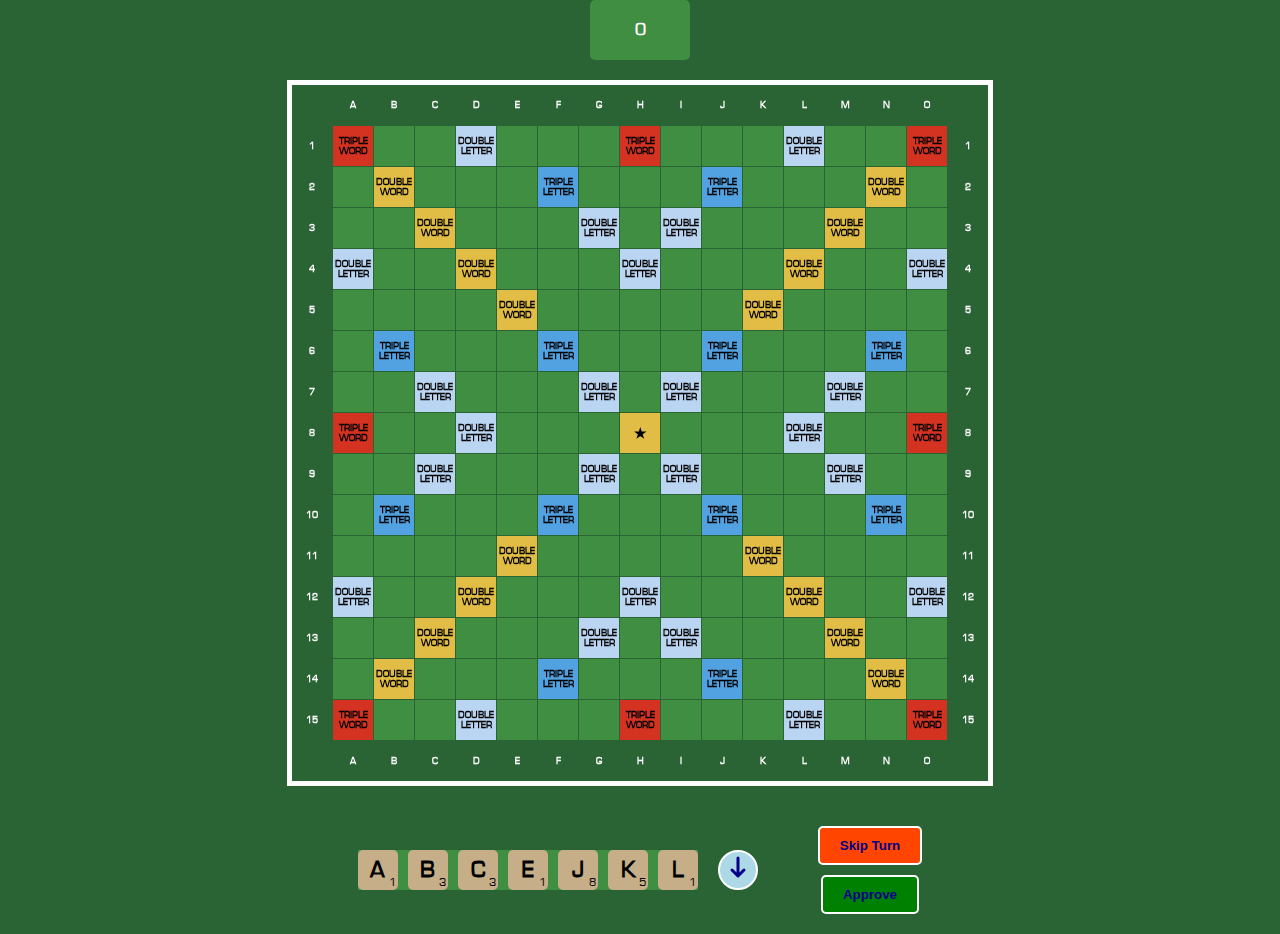
==== templates/index.html @ 14dca041 "initial commit" ====
<!DOCTYPE html>
<html lang="en">
<head>
    <meta charset="UTF-8">
    <meta name="viewport" content="width=device-width, initial-scale=1.0">
    <title>Scrabble Board</title>
    <style>
        @font-face {
            font-family: 'Eurostile';
            src: url('../static/fonts/eurostile.TTF') format('truetype');
            font-weight: normal;
            font-style: normal;
        }

        body {
            display: flex;
            justify-content: center;
            align-items: center;
            min-height: 100vh;
            margin: 0;
            background-color: #2A6334; /* Dark green background */
            font-family: 'Eurostile', sans-serif;
        }
        .container {
            display: flex;
            flex-direction: column;
            flex-direction: column;
            justify-content: center;
            align-items: center;
        }
        .bottom-container {
            display: flex;
            align-items: center;
            margin-top: 20px;
        }
        .game-board {
            display: grid;
            z-index: 2; /* On top of the decorative board */
            grid-template-columns: repeat(17, 40px);
            grid-template-rows: repeat(17, 40px);
            gap: 1px; /* Space between cells */
            position: relative;
            border: 5px solid white; /* White grid lines */
        }
        .decorative-board {
            display: grid;
            z-index: 1; /* Behind the tiles board */
            grid-template-columns: repeat(17, 40px);
            grid-template-rows: repeat(17, 40px);
            gap: 1px; /* Space between cells */
            position: fixed;
            border: 5px solid white; /* White grid lines */
        }
        .board::after {
            content: "";
            position: absolute;
            top: 0;
            left: 0;
            right: 0;
            bottom: 0;
            pointer-events: none;
        }
        .cell {
            width: 40px;
            height: 40px;
            display: flex;
            align-items: center;
            justify-content: center;
            font-size: 10px;
            font-weight: bold;
            text-transform: uppercase;
            text-align: center;
            color: #000; /* Black text for all cells */
            background-color: #3F8E41; /* Default white background for cells */
        }
        .transparent-cell {
            width: 40px;
            height: 40px;
            display: flex;
            align-items: center;
            justify-content: center;
            font-size: 9px;
            font-weight: bold;
            text-transform: uppercase;
            text-align: center;
        }
        .double-letter {
            background-color: #bad5f1; /* Light Blue */
            color: #000000; /* Black text for better contrast */
        }
        .triple-letter {
            background-color: #52a1e1; /* Dark Blue */
            color: #000000; /* Black text for better contrast */
        }
        .double-word {
            background-color: #e2bd46; /* Yellow */
            color: #000000; /* Black text for better contrast */
        }
        .triple-word {
            background-color: #d43322; /* Red */
            color: #000000; /* Black text for better contrast */
        }
        .center-cell {
            background-color: #e2bd46; /* Yellow */
            font-size: 14px;
        }
        .header-cell {
            width: 40px;
            height: 40px;
            display: flex;
            justify-content: center;
            align-items: center;
            font-weight: bold;
            background-color: #2A6334; /* Light gray for headers */
            color: #FFFFFF; /* Black text for better contrast */
        }
        .stand {
            display: flex;
            z-index: 2;
            justify-content: center;
            align-items: center;
            margin: 20px;
            gap: 10px; /* Space between cells */
            display: grid;
            grid-template-columns: repeat(7, 40px);
            grid-template-rows: repeat(1, 40px);
            background-color: #3F8E41;
            width: fit-content;
            height: fit-content;
        }
        .stand-cell {
            width: 40px;
            height: 40px;
            display: flex;
            align-items: center;
            justify-content: center;
            font-size: 9px;
            font-weight: bold;
            text-transform: uppercase;
            text-align: center;
        }
        .tile {
            position: relative;
            width: 40px;
            height: 40px;
            z-index: 3; /* Behind the tiles board */
            margin: 0px;
            border-radius: 5px;
            background-color: #c6ae89;
            display: flex;
            justify-content: center;
            align-items: center;
            font-size: 24px;
            font-weight: bold;
            user-select: none; /* Disable text selection */
        }
        .locked-tile {
            position: relative;
            width: 40px;
            height: 40px;
            z-index: 3; /* Behind the tiles board */
            margin: 0px;
            border-radius: 5px;
            background-color: #b88130;
            display: flex;
            justify-content: center;
            align-items: center;
            font-size: 24px;
            font-weight: bold;
            user-select: none; /* Disable text selection */
        }
        .tile .points {
            position: absolute;
            bottom: 2px;
            right: 2px;
            font-size: 12px;
            font-weight: normal;
            user-select: none; /* Disable text selection */
        }
        .circularButton {
            width: 40px; /* Half the size of the tile (40px) */
            height: 40px; /* Half the size of the tile (40px) */
            border-radius: 50%; /* Rounded button */
            display: flex;
            justify-content: center;
            align-items: center;
            cursor: pointer;
            padding: 0;
            margin: 0;
        }
        .rectButton {
            padding: 10px 20px;
            background-color: #ADD8E6; /* Light blue background */
            border: 2px solid white; /* White border */
            border-radius: 5px; /* Slightly rounded corners */
            color: #00008B; /* Dark blue text */
            font-weight: bold;
            cursor: pointer;
            margin-right: 10px; /* Space between buttons */
        }
        .rectButton:hover {
            background-color: #87CEEB; /* Slightly darker blue on hover */
        }
        .points-box {
            background-color: #3F8E41;
            color: white;
            border-radius: 5px;
            padding: 10px 20px;
            font-size: 18px;
            font-weight: bold;
            width: 60px;
            height: 40px;
            text-align: center;
            align-content: center;
        }
        #revertButton {
            background-color: #ADD8E6; /* Light blue background */
            border: 2px solid white; /* White border */
        }
        #revertButton svg {
            fill: none;
            stroke: #00008B; /* Dark blue color for the logo */
        }
        #revertButton:hover {
            background-color: #87CEEB; /* Slightly darker blue on hover */
        }
        #approveButton {
            background-color: green; /* Light blue background */
            border: 2px solid white; /* White border */
        }
        #approveButton:hover {
            background-color: lightgreen; /* Light blue background */
        }
        #skipTurnButton {
            background-color: orangered; /* Light blue background */
            border: 2px solid white; /* White border */
        }
        #skipTurnButton:hover {
            background-color: orange; /* Light blue background */
        }
        #returnLobbyButton {
            background-color: gray; /* Light blue background */
            border: 2px solid white; /* White border */
        }
        #returnLobbyButton:hover {
            background-color: lightgreen; /* Light blue background */
        }

    </style>
</head>
<body>
    <div class="container">
        <div class="container" style="margin-bottom: 20px;">
            <!--button class="circularButton" id="returnLobbyButton" title="Return to Lobby">
                <svg width="40" height="40" viewBox="0 0 24 24" fill="none" xmlns="http://www.w3.org/2000/svg">
                    <path d="M3 3H12V21H3V3Z" stroke="#FF0000" stroke-width="2" stroke-linecap="round" stroke-linejoin="round"/>
                    <path d="M16 12H8M18 12L16 8M18 12L16 16" stroke="#FF0000" stroke-width="2" stroke-linecap="round" stroke-linejoin="round"/>
                </svg>
            </button-->
            <div class="points-box" id="pointBox">
                <span id="points">0</span>
            </div>
        </div>
    
        <div class="container">
            <div class="decorative-board" id="decorativeBoard">
                <script>
                    // Letters for column headers
                    const columnHeaders = ['', 'A', 'B', 'C', 'D', 'E', 'F', 'G', 'H', 'I', 'J', 'K', 'L', 'M', 'N', 'O', ''];
                    const rowHeaders = ['', '1', '2', '3', '4', '5', '6', '7', '8', '9', '10', '11', '12', '13', '14', '15', ''];
                    
                    // Define special cells with their corresponding full labels
                    const specialCells = {
                        '0,0': { type: 'triple-word', text: 'TRIPLE WORD' },
                        '0,7': { type: 'triple-word', text: 'TRIPLE WORD' },
                        '0,14': { type: 'triple-word', text: 'TRIPLE WORD' },
                        '7,0': { type: 'triple-word', text: 'TRIPLE WORD' },
                        '7,14': { type: 'triple-word', text: 'TRIPLE WORD' },
                        '14,0': { type: 'triple-word', text: 'TRIPLE WORD' },
                        '14,7': { type: 'triple-word', text: 'TRIPLE WORD' },
                        '14,14': { type: 'triple-word', text: 'TRIPLE WORD' },
                        
                        '1,5': { type: 'triple-letter', text: 'TRIPLE LETTER' },
                        '1,9': { type: 'triple-letter', text: 'TRIPLE LETTER' },
                        '5,1': { type: 'triple-letter', text: 'TRIPLE LETTER' },
                        '5,5': { type: 'triple-letter', text: 'TRIPLE LETTER' },
                        '5,9': { type: 'triple-letter', text: 'TRIPLE LETTER' },
                        '5,13': { type: 'triple-letter', text: 'TRIPLE LETTER' },
                        '9,1': { type: 'triple-letter', text: 'TRIPLE LETTER' },
                        '9,5': { type: 'triple-letter', text: 'TRIPLE LETTER' },
                        '9,9': { type: 'triple-letter', text: 'TRIPLE LETTER' },
                        '9,13': { type: 'triple-letter', text: 'TRIPLE LETTER' },
                        '13,5': { type: 'triple-letter', text: 'TRIPLE LETTER' },
                        '13,9': { type: 'triple-letter', text: 'TRIPLE LETTER' },
                        
                        '7,7': { type: 'center-cell', text: '★' },
                        '1,1': { type: 'double-word', text: 'DOUBLE WORD' },
                        '2,2': { type: 'double-word', text: 'DOUBLE WORD' },
                        '3,3': { type: 'double-word', text: 'DOUBLE WORD' },
                        '4,4': { type: 'double-word', text: 'DOUBLE WORD' },
                        '10,10': { type: 'double-word', text: 'DOUBLE WORD' },
                        '11,11': { type: 'double-word', text: 'DOUBLE WORD' },
                        '12,12': { type: 'double-word', text: 'DOUBLE WORD' },
                        '13,13': { type: 'double-word', text: 'DOUBLE WORD' },
                        '1,13': { type: 'double-word', text: 'DOUBLE WORD' },
                        '2,12': { type: 'double-word', text: 'DOUBLE WORD' },
                        '3,11': { type: 'double-word', text: 'DOUBLE WORD' },
                        '4,10': { type: 'double-word', text: 'DOUBLE WORD' },
                        '10,4': { type: 'double-word', text: 'DOUBLE WORD' },
                        '11,3': { type: 'double-word', text: 'DOUBLE WORD' },
                        '12,2': { type: 'double-word', text: 'DOUBLE WORD' },
                        '13,1': { type: 'double-word', text: 'DOUBLE WORD' },

                        '0,3': { type: 'double-letter', text: 'DOUBLE LETTER' },
                        '0,11': { type: 'double-letter', text: 'DOUBLE LETTER' },
                        '2,6': { type: 'double-letter', text: 'DOUBLE LETTER' },
                        '2,8': { type: 'double-letter', text: 'DOUBLE LETTER' },
                        '3,0': { type: 'double-letter', text: 'DOUBLE LETTER' },
                        '3,7': { type: 'double-letter', text: 'DOUBLE LETTER' },
                        '3,14': { type: 'double-letter', text: 'DOUBLE LETTER' },
                        '6,2': { type: 'double-letter', text: 'DOUBLE LETTER' },
                        '6,6': { type: 'double-letter', text: 'DOUBLE LETTER' },
                        '6,8': { type: 'double-letter', text: 'DOUBLE LETTER' },
                        '6,12': { type: 'double-letter', text: 'DOUBLE LETTER' },
                        '7,3': { type: 'double-letter', text: 'DOUBLE LETTER' },
                        '7,11': { type: 'double-letter', text: 'DOUBLE LETTER' },
                        '8,2': { type: 'double-letter', text: 'DOUBLE LETTER' },
                        '8,6': { type: 'double-letter', text: 'DOUBLE LETTER' },
                        '8,8': { type: 'double-letter', text: 'DOUBLE LETTER' },
                        '8,12': { type: 'double-letter', text: 'DOUBLE LETTER' },
                        '11,0': { type: 'double-letter', text: 'DOUBLE LETTER' },
                        '11,7': { type: 'double-letter', text: 'DOUBLE LETTER' },
                        '11,14': { type: 'double-letter', text: 'DOUBLE LETTER' },
                        '12,6': { type: 'double-letter', text: 'DOUBLE LETTER' },
                        '12,8': { type: 'double-letter', text: 'DOUBLE LETTER' },
                        '14,3': { type: 'double-letter', text: 'DOUBLE LETTER' },
                        '14,11': { type: 'double-letter', text: 'DOUBLE LETTER' },
                    };

                    for (let row = 0; row < 17; row++) {
                        for (let col = 0; col < 17; col++) {
                            if (row == 0) {
                                const letter = columnHeaders[col];
                                document.write(`<div class="cell header-cell">${letter}</div>`);
                                continue;                       
                            } 
                            else if (row==16) {
                                const letter = columnHeaders[col];
                                document.write(`<div class="cell header-cell">${letter}</div>`);
                                continue;                       
                            }
                            else {
                                if (col == 0) {
                                    document.write(`<div class="cell header-cell">${row}</div>`);
                                    continue;                       
                                }
                                else if (col == 16) {
                                    document.write(`<div class="cell header-cell">${row}</div>`);
                                    continue;                       
                                }
                            }

                            const cellInfo = specialCells[`${row-1},${col-1}`];
                            const cellClass = cellInfo ? cellInfo.type : '';
                            const cellText = cellInfo ? cellInfo.text : '';
                            document.write(`<div class="cell ${cellClass}">${cellText}</div>`);
                        }
                    }
                </script>
            </div>
            <div class="game-board" id="gameBoard">
                <!-- Generate the game board cells -->
                <script>
                    for (let row = 0; row < 17; row++) {
                        for (let col = 0; col < 17; col++) {
                            
                            let cellLocation = '';
                            if (row == 0 || row == 16 || col == 0 || col == 16) {
                            } else {
                                cellLocation = 'cell_' + `${columnHeaders[col]}` + `${rowHeaders[row]}`
                            }
                            document.write(`<div location="${cellLocation}" class="transparent-cell" data-row="${row+1}" data-col="${col+1}"></div>`);
                        }
                    }
                </script>
            </div>
        </div>
        
        <div class="bottom-container">       
            <div class="stand" id="scrabbleStand">
            </div>
            <button class="circularButton" id="revertButton" title="Revert">
                <svg width="40" height="40" viewBox="0 0 24 24" fill="none" xmlns="http://www.w3.org/2000/svg">
                    <path d="M12 4V16M12 16L8 12M12 16L16 12" stroke="#00008B" stroke-width="2" stroke-linecap="round" stroke-linejoin="round"/>
                </svg>
            </button>

            <div class="container" style="padding: 10px; margin-left: 50px; margin-top: 10px; margin-bottom: 10px; row-gap: 10px;">
                <button class="rectButton" id="skipTurnButton" title="Skip Turn">Skip Turn</button>
                <button class="rectButton" style="visibility: visible;" id="approveButton"  title="Approve">Approve</button>
            </div>
        </div>
    </div>
</body>

<script>
    const letterPoints = new Map([
        ['A', 1], ['B', 3], ['C', 3], ['D', 2], ['E', 1],
        ['F', 4], ['G', 2], ['H', 4], ['I', 1], ['J', 8],
        ['K', 5], ['L', 1], ['M', 3], ['N', 1], ['O', 1],
        ['P', 3], ['Q', 10], ['R', 1], ['S', 1], ['T', 1],
        ['U', 1], ['V', 4], ['W', 4], ['X', 8], ['Y', 4],
        ['Z', 10], [' ', 0]
    ]);

    const letterCounts = new Map([
        ['A', 9], ['B', 2], ['C', 2], ['D', 4], ['E', 12],
        ['F', 2], ['G', 3], ['H', 2], ['I', 9], ['J', 1],
        ['K', 1], ['L', 4], ['M', 2], ['N', 6], ['O', 8],
        ['P', 2], ['Q', 1], ['R', 6], ['S', 4], ['T', 6],
        ['U', 4], ['V', 2], ['W', 2], ['X', 1], ['Y', 2],
        ['Z', 1], [' ', 2]
    ]);


    let totalTiles = 0;
    letterCounts.forEach((count, letter) => {
        totalTiles += count;
    });

    console.log(`${totalTiles}`);

    let myTiles = ['A', 'B', 'C', 'E', 'J', 'K', 'L'];
    const scrabbleStand = document.getElementById('scrabbleStand');

    let selectedTiles = [];
    let tileCounter = 0; // Initialize a counter for the tiles

    // Add my tiles to the scrabble stand
    myTiles.forEach((letter) => {
        let points = letterPoints.get(letter);
        const tile = createTile(letter, points);
        scrabbleStand.appendChild(tile);
    });

// Create the tile element
function createTile(letter, points, id=-1, location = '') {
    const tile = document.createElement('div');
    tile.classList.add('tile');
    tile.textContent = letter;  // Only the letter is shown on the tile
    tile.setAttribute('location', location); // Set the location attribute
    
    // If no ID is provided, assign a new one
    if (id == -1) {
        id = tileCounter++;
    }
    tile.setAttribute('tileID', id); // Set the unique identifier attribute

    // Add a span to display the points
    const pointsSpan = document.createElement('span');
    pointsSpan.classList.add('points');
    pointsSpan.textContent = points;
    tile.appendChild(pointsSpan);

    //tile.draggable = true;

    // Store the letter during drag
    //tile.addEventListener('dragstart', dragStart);
    //tile.addEventListener('dragend', dragEnd);

    tile.addEventListener('mousedown', mouseDownHandler);
    tile.addEventListener('click', clickHandler);

    return tile;
}

// Drag and Drop functions

function dragStart(event) {
    const tile = event.target;
    // Store only the letter (content) as the drag data
    const letter = event.target.firstChild.textContent; // Only the letter, without any span
    const parentElement = event.target.parentNode;

    tile.classList.add('dragging'); // Add dragging class

    event.dataTransfer.setData('text/plain', letter); // Only the letter
    event.dataTransfer.setData('parentElement', parentElement.outerHTML);  // Store the entire tile's HTML
    event.dataTransfer.effectAllowed = 'move';

    event.dataTransfer.setDragImage(event.target, 20, 20); // Adjust offsets for better positioning
}

function dragEnd(event) {
    const tile = event.target;
    // Restore the tile's visibility after the drag operation
    tile.classList.remove('dragging'); // Remove dragging class
}

function dragOver(event) {
    event.preventDefault();
    event.dataTransfer.dropEffect = 'move';
}

function drop(event) {
    event.preventDefault();

    const letter = event.dataTransfer.getData('text/plain');  // Only the letter
    const points = letterPoints.get(letter);  // Get points based on the letter
    const parentElementHTML = event.dataTransfer.getData('parentElement');  // Get original tile's HTML
    const dropTarget = event.target;

    // Ensure dropTarget is a valid cell on the game board
    if (dropTarget.classList.contains('transparent-cell') && !dropTarget.hasChildNodes()) {
        console.log('Tile dropped successfully');

        // Create a new tile and add it to the drop target
        const tile = createTile(letter, points);
        dropTarget.innerHTML = '';  // Clear the cell
        dropTarget.appendChild(tile);  // Place the tile on the board

        // Now we need to remove the tile from its original location
        const parentDiv = document.createElement('div');
        parentDiv.innerHTML = parentElementHTML;  // Parse the stored HTML
        const myStand = parentDiv.querySelector('.stand');
        const myCell = parentDiv.querySelector('.transparent-cell');

        //if (myStand) {
        //    myStand.removeChild(originalTile.querySelector('.tile'));  // Remove the tile from its original place
        //}
        //if (myCell) {
        //    myCell.removeChild(originalTile.querySelector('.tile'));  // Remove the tile from its original place
        //}
    } else {
        console.log('Invalid drop location. Returning tile to stand.');

        // If not a valid drop, return the tile to the stand
        const tile = createTile(letter, points);  // Create the tile again
        const scrabbleStand = document.getElementById('scrabbleStand');

        scrabbleStand.appendChild(tile);
    }
}

// Mouse event handlers

function mouseDownHandler(event) {
    let tile = event.target;
    if (!tile.classList.contains('tile')) {
        tile = tile.closest('.tile');
    }
    if (tile) {
        tile.classList.add('draggingTile'); // Add dragging class

        document.addEventListener('mousemove', mouseMoveHandler);
    }
}

function mouseMoveHandler(event) {
    const tile = document.querySelector('.draggingTile');
    if (tile) {
        tile.style.position = 'absolute';
        tile.style.left = `${event.pageX}px`;
        tile.style.top = `${event.pageY}px`;
        tile.style.zIndex = 1000; // Bring the tile to the front
    }
    document.addEventListener('mouseup', mouseUpHandler);
}

function checkBoardZone(target) {
    if (target.classList.contains('transparent-cell')) {
        
        if (target.getAttribute('location')==='' || target.hasChildNodes()) return false;
        else return true;
    }
    else return false;
}

function mouseUpHandler(event) {
    const tile = document.querySelector('.draggingTile');

    if (tile) {
        let dropTarget = event.target;

        const letter = tile.firstChild.textContent; // Only the letter, without any span
        const points = letterPoints.get(letter);  // Get points based on the letter
        const tileID = tile.getAttribute('tileID');
        
        if (tileID === null) {
            tileID = tileCounter++;
        }

        const parentNode = tile.parentNode;

        // Check if the drop target is a tile if it is return the tile to the stand
        if (dropTarget.classList.contains('tile') || !checkBoardZone(dropTarget)) {
            console.log('Place is already occupied. Returning tile to stand.');

            // Remove the original tile from the scrabble stand
            if (parentNode.contains(tile)) {
                parentNode.removeChild(tile);
            }

            const returnTile = createTile(letter, points, tileID);  // Create the tile again
            const scrabbleStand = document.getElementById('scrabbleStand');
            scrabbleStand.appendChild(returnTile);

            removeSelectedTile(tileID);
        } else if (checkBoardZone(dropTarget)) {  // Check if the drop target is a valid cell on the game board
            console.log('Tile placed successfully');

            const cellLocation = dropTarget.getAttribute('location').split('_')[1];
            console.log(cellLocation);

            // Create a new tile and add it to the drop target
            const newTile = createTile(letter, points, tileID, cellLocation);
            dropTarget.innerHTML = '';  // Clear the cell
            dropTarget.appendChild(newTile);  // Place the tile on the board
            
            // Remove the original tile from the scrabble stand
            parentNode.removeChild(tile);

            addSelectedTile(letter, tileID, cellLocation);
            verifyWord(selectedTiles);
            
        } else if (dropTarget.classList.contains('stand')) {  // Check if the drop target is the scrabble stand
            console.log('Tile placed stand');

            // Create a new tile and add it to the drop target
            const newTile = createTile(letter, points, tileID);
            dropTarget.appendChild(newTile);  // Place the tile on the board
            
            // Remove the original tile from the scrabble stand
            parentNode.removeChild(tile);

            removeSelectedTile(tileID);
        } else {  // If not a valid drop, return the tile to the stand
            console.log('Invalid drop location. Returning tile to stand.');

            // Remove the original tile from the scrabble stand
            if (parentNode.contains(tile)) {
                parentNode.removeChild(tile);
            }

            const returnTile = createTile(letter, points, tileID);  // Create the tile again
            const scrabbleStand = document.getElementById('scrabbleStand');
            scrabbleStand.appendChild(returnTile);

            removeSelectedTile(tileID);
        }

        tile.classList.remove('draggingTile'); // Remove draggingTile class
    }

    document.removeEventListener('mousemove', mouseMoveHandler);
    document.removeEventListener('mouseup', mouseUpHandler);
}

function clickHandler(event) {
    const tile = event.target;
    if (!tile.classList.contains('tile')) {
    }
}

// Add event listeners to board cells
const boardCells = document.querySelectorAll('.transparent-cell');
boardCells.forEach(cell => {
    cell.addEventListener('dragover', dragOver);
    cell.addEventListener('drop', drop);
});

function addSelectedTile(letter, tileID, location) {
    const existingTile = selectedTiles.find(t => t.tileID === tileID);
    if (existingTile) {
        // Update the location if the tile is already placed
        existingTile.location = location;
    } else {
        // Add the new tile to the selectedTiles array
        selectedTiles.push({letter, tileID, location});
    }
}

function removeSelectedTile(tileID) {
    selectedTiles = selectedTiles.filter(t => t.tileID !== tileID);
}

function verifyWord(tiles) {
    tiles.forEach((letter, tileID, location) => {
        console.log(letter, tileID, location);
    }); 
/*
    const request = new XMLHttpRequest()
    request.open("POST", "/verify-word", true);
    request.setRequestHeader("Content-Type", "application/json;charset=UTF-8");
    request.send(JSON.stringify(tiles));
    request.onload = () => {
        const response = JSON.parse(request.responseText)
        console.log(response)
    }   
*/
    const tilesJson = JSON.stringify(tiles);

    fetch('/verify-word', {
        method: 'POST',
        headers: {
            'Content-Type': 'application/json'
        },
        body: tilesJson
    })
    .then(response => response.json())
    .then(data => {
        console.log('Response from server:', data);
        // Handle the response data
        if (data.status === 'success') {
            // Update the points box with the calculated points
            if (data.points>0) {
                document.getElementById('points').textContent = data.points;
                alert('Word verified successfully!');
                return true;
            } else {
                alert('Word verification failed!');
                return false;
            }
        } else {
            alert('Unknown error: ' + data.message);
            return false;
        }
    })
    .catch(error => {
        console.error('Error:', error);
        return false;
    });
}

// User buttons

document.getElementById('revertButton').addEventListener('click', revertTiles);

// Add event listeners for the new buttons
document.getElementById('approveButton').addEventListener('click', () => {
    if (verifyWord(selectedTiles)) {
        approve(selectedTiles);
    }
    console.log('Approve button clicked');
    // Add your approve functionality here
});

document.getElementById('skipTurnButton').addEventListener('click', () => {
    revertTiles();
    approveWord();
    console.log('Skip Turn button clicked');
    // Add your skip turn functionality here
});

function revertTiles() {
    selectedTiles.forEach(tile => {
        const scrabbleStand = document.getElementById('scrabbleStand');
        const newTile = createTile(tile.letter, letterPoints.get(tile.letter), tile.tileID);

        // Remove the tile from its parent if it has one
        const parentElement = document.querySelector(`[location="${tile.location}"]`);
        if (parentElement && parentElement.contains(newTile)) {
            parentElement.removeChild(newTile);
        }

        scrabbleStand.appendChild(newTile);

        const cell = document.querySelector(`[location="${tile.location}"]`);
        if (cell) {
            cell.innerHTML = '';  // Clear the cell
        }
    });
    selectedTiles = [];
}

function approveWord(tiles=[]) {
    const tilesJson = JSON.stringify(tiles);

    fetch('/approve-word', {
        method: 'POST',
        headers: {
            'Content-Type': 'application/json'
        },
        body: tilesJson
    })
    .then(response => response.json())
    .then(data => {
        console.log('Response from server:', data);
        // Handle the response data
        if (data.status === 'success') {
            // Update the points box with the calculated points
            if (data.points>0) {
                document.getElementById('points').textContent = data.points;
                alert('Word verified successfully!');
            } else {
                alert('Word verification failed!');
            }
        } else {
            alert('Unknown error: ' + data.message);
        }
    })
    .catch(error => {
        console.error('Error:', error);
    });
}

function requestLetter() {

}

function updateBoard() {

}

</script>

</html>
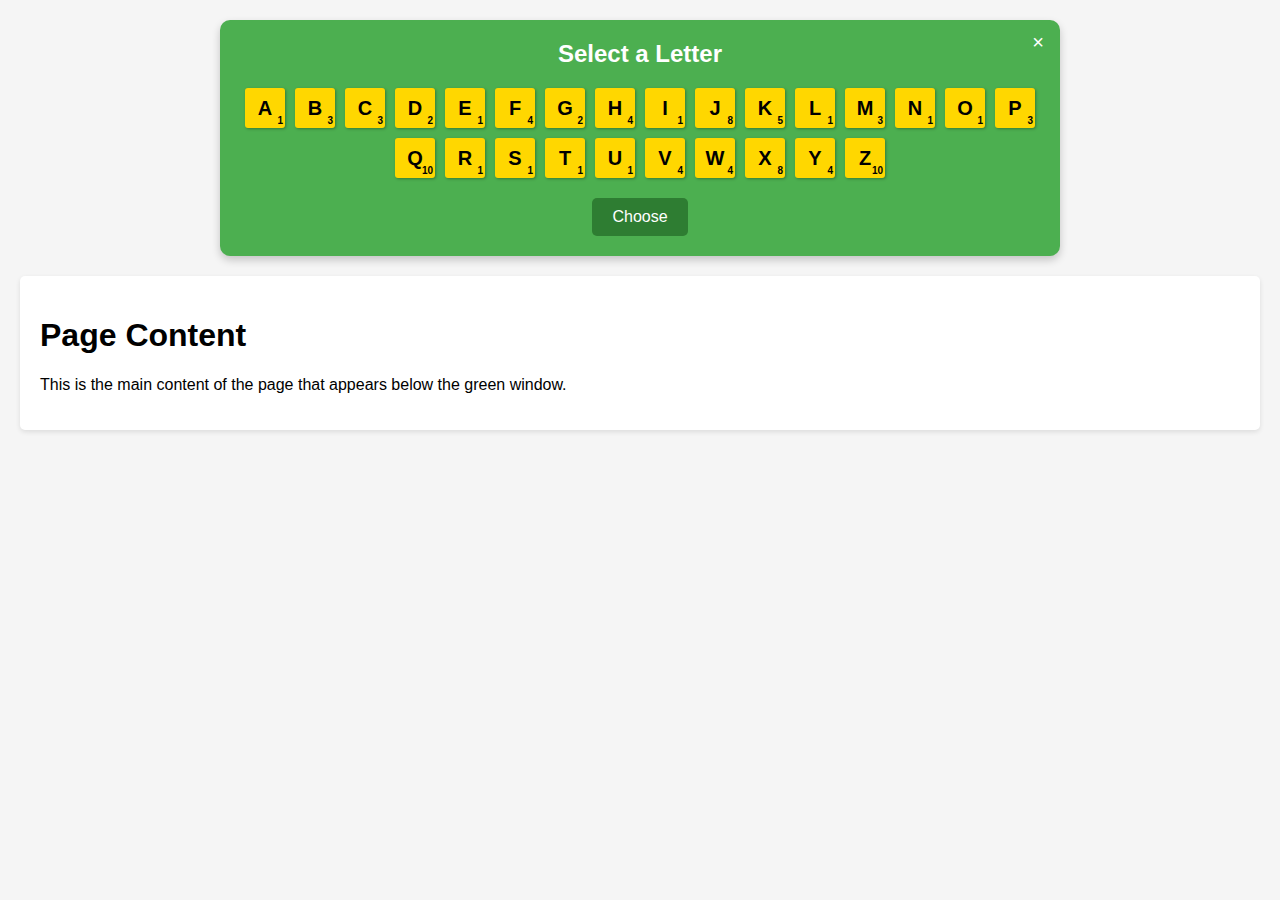
==== commit 5c08fe03: "Observer Pattern implemented in between game and player objects. Markov Decision Process implemented" ====
--- a/templates/index.html
+++ b/templates/index.html
@@ -3,815 +3,181 @@
 <head>
     <meta charset="UTF-8">
     <meta name="viewport" content="width=device-width, initial-scale=1.0">
-    <title>Scrabble Board</title>
+    <title>Scrabble Tiles Selector</title>
     <style>
-        @font-face {
-            font-family: 'Eurostile';
-            src: url('../static/fonts/eurostile.TTF') format('truetype');
-            font-weight: normal;
-            font-style: normal;
+        body {
+            font-family: Arial, sans-serif;
+            margin: 0;
+            padding: 20px;
+            background-color: #f5f5f5;
         }
-
-        body {
+        
+        .content {
+            margin-top: 20px;
+            padding: 20px;
+            background-color: white;
+            border-radius: 5px;
+            box-shadow: 0 2px 5px rgba(0,0,0,0.1);
+        }
+        
+        .green-window {
+            position: relative;
+            background-color: #4CAF50;
+            border-radius: 10px;
+            padding: 20px;
+            box-shadow: 0 4px 8px rgba(0,0,0,0.2);
+            color: white;
+            max-width: 800px;
+            margin: 0 auto;
+        }
+        
+        .close-btn {
+            position: absolute;
+            top: 10px;
+            right: 10px;
+            background: none;
+            border: none;
+            color: white;
+            font-size: 20px;
+            cursor: pointer;
+        }
+        
+        .choose-btn {
+            display: block;
+            margin: 20px auto 0;
+            padding: 10px 20px;
+            background-color: #2E7D32;
+            color: white;
+            border: none;
+            border-radius: 5px;
+            cursor: pointer;
+            font-size: 16px;
+        }
+        
+        .choose-btn:hover {
+            background-color: #1B5E20;
+        }
+        
+        .tiles-container {
             display: flex;
+            flex-wrap: wrap;
             justify-content: center;
-            align-items: center;
-            min-height: 100vh;
-            margin: 0;
-            background-color: #2A6334; /* Dark green background */
-            font-family: 'Eurostile', sans-serif;
+            gap: 10px;
+            margin: 20px 0;
         }
-        .container {
-            display: flex;
-            flex-direction: column;
-            flex-direction: column;
-            justify-content: center;
-            align-items: center;
-        }
-        .bottom-container {
-            display: flex;
-            align-items: center;
-            margin-top: 20px;
-        }
-        .game-board {
-            display: grid;
-            z-index: 2; /* On top of the decorative board */
-            grid-template-columns: repeat(17, 40px);
-            grid-template-rows: repeat(17, 40px);
-            gap: 1px; /* Space between cells */
-            position: relative;
-            border: 5px solid white; /* White grid lines */
-        }
-        .decorative-board {
-            display: grid;
-            z-index: 1; /* Behind the tiles board */
-            grid-template-columns: repeat(17, 40px);
-            grid-template-rows: repeat(17, 40px);
-            gap: 1px; /* Space between cells */
-            position: fixed;
-            border: 5px solid white; /* White grid lines */
-        }
-        .board::after {
-            content: "";
-            position: absolute;
-            top: 0;
-            left: 0;
-            right: 0;
-            bottom: 0;
-            pointer-events: none;
-        }
-        .cell {
+        
+        .tile {
             width: 40px;
             height: 40px;
+            background-color: #FFD700;
+            color: #000;
             display: flex;
             align-items: center;
             justify-content: center;
-            font-size: 10px;
             font-weight: bold;
-            text-transform: uppercase;
-            text-align: center;
-            color: #000; /* Black text for all cells */
-            background-color: #3F8E41; /* Default white background for cells */
+            font-size: 20px;
+            border-radius: 3px;
+            cursor: pointer;
+            transition: all 0.3s ease;
+            position: relative;
+            box-shadow: 1px 1px 3px rgba(0,0,0,0.3);
         }
-        .transparent-cell {
-            width: 40px;
-            height: 40px;
-            display: flex;
-            align-items: center;
-            justify-content: center;
-            font-size: 9px;
-            font-weight: bold;
-            text-transform: uppercase;
-            text-align: center;
+        
+        .tile:hover {
+            border: 2px solid white;
         }
-        .double-letter {
-            background-color: #bad5f1; /* Light Blue */
-            color: #000000; /* Black text for better contrast */
+        
+        .tile.selected {
+            background-color: white;
+            border: 2px solid white;
+            transform: scale(1.1);
         }
-        .triple-letter {
-            background-color: #52a1e1; /* Dark Blue */
-            color: #000000; /* Black text for better contrast */
-        }
-        .double-word {
-            background-color: #e2bd46; /* Yellow */
-            color: #000000; /* Black text for better contrast */
-        }
-        .triple-word {
-            background-color: #d43322; /* Red */
-            color: #000000; /* Black text for better contrast */
-        }
-        .center-cell {
-            background-color: #e2bd46; /* Yellow */
-            font-size: 14px;
-        }
-        .header-cell {
-            width: 40px;
-            height: 40px;
-            display: flex;
-            justify-content: center;
-            align-items: center;
-            font-weight: bold;
-            background-color: #2A6334; /* Light gray for headers */
-            color: #FFFFFF; /* Black text for better contrast */
-        }
-        .stand {
-            display: flex;
-            z-index: 2;
-            justify-content: center;
-            align-items: center;
-            margin: 20px;
-            gap: 10px; /* Space between cells */
-            display: grid;
-            grid-template-columns: repeat(7, 40px);
-            grid-template-rows: repeat(1, 40px);
-            background-color: #3F8E41;
-            width: fit-content;
-            height: fit-content;
-        }
-        .stand-cell {
-            width: 40px;
-            height: 40px;
-            display: flex;
-            align-items: center;
-            justify-content: center;
-            font-size: 9px;
-            font-weight: bold;
-            text-transform: uppercase;
-            text-align: center;
-        }
-        .tile {
-            position: relative;
-            width: 40px;
-            height: 40px;
-            z-index: 3; /* Behind the tiles board */
-            margin: 0px;
-            border-radius: 5px;
-            background-color: #c6ae89;
-            display: flex;
-            justify-content: center;
-            align-items: center;
-            font-size: 24px;
-            font-weight: bold;
-            user-select: none; /* Disable text selection */
-        }
-        .locked-tile {
-            position: relative;
-            width: 40px;
-            height: 40px;
-            z-index: 3; /* Behind the tiles board */
-            margin: 0px;
-            border-radius: 5px;
-            background-color: #b88130;
-            display: flex;
-            justify-content: center;
-            align-items: center;
-            font-size: 24px;
-            font-weight: bold;
-            user-select: none; /* Disable text selection */
-        }
-        .tile .points {
+        
+        .tile::after {
+            content: attr(data-points);
             position: absolute;
             bottom: 2px;
             right: 2px;
-            font-size: 12px;
-            font-weight: normal;
-            user-select: none; /* Disable text selection */
+            font-size: 10px;
+            color: #000;
         }
-        .circularButton {
-            width: 40px; /* Half the size of the tile (40px) */
-            height: 40px; /* Half the size of the tile (40px) */
-            border-radius: 50%; /* Rounded button */
-            display: flex;
-            justify-content: center;
-            align-items: center;
-            cursor: pointer;
-            padding: 0;
-            margin: 0;
+        
+        .tile.unselected {
+            opacity: 0.5;
         }
-        .rectButton {
-            padding: 10px 20px;
-            background-color: #ADD8E6; /* Light blue background */
-            border: 2px solid white; /* White border */
-            border-radius: 5px; /* Slightly rounded corners */
-            color: #00008B; /* Dark blue text */
-            font-weight: bold;
-            cursor: pointer;
-            margin-right: 10px; /* Space between buttons */
-        }
-        .rectButton:hover {
-            background-color: #87CEEB; /* Slightly darker blue on hover */
-        }
-        .points-box {
-            background-color: #3F8E41;
-            color: white;
-            border-radius: 5px;
-            padding: 10px 20px;
-            font-size: 18px;
-            font-weight: bold;
-            width: 60px;
-            height: 40px;
-            text-align: center;
-            align-content: center;
-        }
-        #revertButton {
-            background-color: #ADD8E6; /* Light blue background */
-            border: 2px solid white; /* White border */
-        }
-        #revertButton svg {
-            fill: none;
-            stroke: #00008B; /* Dark blue color for the logo */
-        }
-        #revertButton:hover {
-            background-color: #87CEEB; /* Slightly darker blue on hover */
-        }
-        #approveButton {
-            background-color: green; /* Light blue background */
-            border: 2px solid white; /* White border */
-        }
-        #approveButton:hover {
-            background-color: lightgreen; /* Light blue background */
-        }
-        #skipTurnButton {
-            background-color: orangered; /* Light blue background */
-            border: 2px solid white; /* White border */
-        }
-        #skipTurnButton:hover {
-            background-color: orange; /* Light blue background */
-        }
-        #returnLobbyButton {
-            background-color: gray; /* Light blue background */
-            border: 2px solid white; /* White border */
-        }
-        #returnLobbyButton:hover {
-            background-color: lightgreen; /* Light blue background */
-        }
-
     </style>
 </head>
 <body>
-    <div class="container">
-        <div class="container" style="margin-bottom: 20px;">
-            <!--button class="circularButton" id="returnLobbyButton" title="Return to Lobby">
-                <svg width="40" height="40" viewBox="0 0 24 24" fill="none" xmlns="http://www.w3.org/2000/svg">
-                    <path d="M3 3H12V21H3V3Z" stroke="#FF0000" stroke-width="2" stroke-linecap="round" stroke-linejoin="round"/>
-                    <path d="M16 12H8M18 12L16 8M18 12L16 16" stroke="#FF0000" stroke-width="2" stroke-linecap="round" stroke-linejoin="round"/>
-                </svg>
-            </button-->
-            <div class="points-box" id="pointBox">
-                <span id="points">0</span>
-            </div>
-        </div>
-    
-        <div class="container">
-            <div class="decorative-board" id="decorativeBoard">
-                <script>
-                    // Letters for column headers
-                    const columnHeaders = ['', 'A', 'B', 'C', 'D', 'E', 'F', 'G', 'H', 'I', 'J', 'K', 'L', 'M', 'N', 'O', ''];
-                    const rowHeaders = ['', '1', '2', '3', '4', '5', '6', '7', '8', '9', '10', '11', '12', '13', '14', '15', ''];
-                    
-                    // Define special cells with their corresponding full labels
-                    const specialCells = {
-                        '0,0': { type: 'triple-word', text: 'TRIPLE WORD' },
-                        '0,7': { type: 'triple-word', text: 'TRIPLE WORD' },
-                        '0,14': { type: 'triple-word', text: 'TRIPLE WORD' },
-                        '7,0': { type: 'triple-word', text: 'TRIPLE WORD' },
-                        '7,14': { type: 'triple-word', text: 'TRIPLE WORD' },
-                        '14,0': { type: 'triple-word', text: 'TRIPLE WORD' },
-                        '14,7': { type: 'triple-word', text: 'TRIPLE WORD' },
-                        '14,14': { type: 'triple-word', text: 'TRIPLE WORD' },
-                        
-                        '1,5': { type: 'triple-letter', text: 'TRIPLE LETTER' },
-                        '1,9': { type: 'triple-letter', text: 'TRIPLE LETTER' },
-                        '5,1': { type: 'triple-letter', text: 'TRIPLE LETTER' },
-                        '5,5': { type: 'triple-letter', text: 'TRIPLE LETTER' },
-                        '5,9': { type: 'triple-letter', text: 'TRIPLE LETTER' },
-                        '5,13': { type: 'triple-letter', text: 'TRIPLE LETTER' },
-                        '9,1': { type: 'triple-letter', text: 'TRIPLE LETTER' },
-                        '9,5': { type: 'triple-letter', text: 'TRIPLE LETTER' },
-                        '9,9': { type: 'triple-letter', text: 'TRIPLE LETTER' },
-                        '9,13': { type: 'triple-letter', text: 'TRIPLE LETTER' },
-                        '13,5': { type: 'triple-letter', text: 'TRIPLE LETTER' },
-                        '13,9': { type: 'triple-letter', text: 'TRIPLE LETTER' },
-                        
-                        '7,7': { type: 'center-cell', text: '★' },
-                        '1,1': { type: 'double-word', text: 'DOUBLE WORD' },
-                        '2,2': { type: 'double-word', text: 'DOUBLE WORD' },
-                        '3,3': { type: 'double-word', text: 'DOUBLE WORD' },
-                        '4,4': { type: 'double-word', text: 'DOUBLE WORD' },
-                        '10,10': { type: 'double-word', text: 'DOUBLE WORD' },
-                        '11,11': { type: 'double-word', text: 'DOUBLE WORD' },
-                        '12,12': { type: 'double-word', text: 'DOUBLE WORD' },
-                        '13,13': { type: 'double-word', text: 'DOUBLE WORD' },
-                        '1,13': { type: 'double-word', text: 'DOUBLE WORD' },
-                        '2,12': { type: 'double-word', text: 'DOUBLE WORD' },
-                        '3,11': { type: 'double-word', text: 'DOUBLE WORD' },
-                        '4,10': { type: 'double-word', text: 'DOUBLE WORD' },
-                        '10,4': { type: 'double-word', text: 'DOUBLE WORD' },
-                        '11,3': { type: 'double-word', text: 'DOUBLE WORD' },
-                        '12,2': { type: 'double-word', text: 'DOUBLE WORD' },
-                        '13,1': { type: 'double-word', text: 'DOUBLE WORD' },
-
-                        '0,3': { type: 'double-letter', text: 'DOUBLE LETTER' },
-                        '0,11': { type: 'double-letter', text: 'DOUBLE LETTER' },
-                        '2,6': { type: 'double-letter', text: 'DOUBLE LETTER' },
-                        '2,8': { type: 'double-letter', text: 'DOUBLE LETTER' },
-                        '3,0': { type: 'double-letter', text: 'DOUBLE LETTER' },
-                        '3,7': { type: 'double-letter', text: 'DOUBLE LETTER' },
-                        '3,14': { type: 'double-letter', text: 'DOUBLE LETTER' },
-                        '6,2': { type: 'double-letter', text: 'DOUBLE LETTER' },
-                        '6,6': { type: 'double-letter', text: 'DOUBLE LETTER' },
-                        '6,8': { type: 'double-letter', text: 'DOUBLE LETTER' },
-                        '6,12': { type: 'double-letter', text: 'DOUBLE LETTER' },
-                        '7,3': { type: 'double-letter', text: 'DOUBLE LETTER' },
-                        '7,11': { type: 'double-letter', text: 'DOUBLE LETTER' },
-                        '8,2': { type: 'double-letter', text: 'DOUBLE LETTER' },
-                        '8,6': { type: 'double-letter', text: 'DOUBLE LETTER' },
-                        '8,8': { type: 'double-letter', text: 'DOUBLE LETTER' },
-                        '8,12': { type: 'double-letter', text: 'DOUBLE LETTER' },
-                        '11,0': { type: 'double-letter', text: 'DOUBLE LETTER' },
-                        '11,7': { type: 'double-letter', text: 'DOUBLE LETTER' },
-                        '11,14': { type: 'double-letter', text: 'DOUBLE LETTER' },
-                        '12,6': { type: 'double-letter', text: 'DOUBLE LETTER' },
-                        '12,8': { type: 'double-letter', text: 'DOUBLE LETTER' },
-                        '14,3': { type: 'double-letter', text: 'DOUBLE LETTER' },
-                        '14,11': { type: 'double-letter', text: 'DOUBLE LETTER' },
-                    };
-
-                    for (let row = 0; row < 17; row++) {
-                        for (let col = 0; col < 17; col++) {
-                            if (row == 0) {
-                                const letter = columnHeaders[col];
-                                document.write(`<div class="cell header-cell">${letter}</div>`);
-                                continue;                       
-                            } 
-                            else if (row==16) {
-                                const letter = columnHeaders[col];
-                                document.write(`<div class="cell header-cell">${letter}</div>`);
-                                continue;                       
-                            }
-                            else {
-                                if (col == 0) {
-                                    document.write(`<div class="cell header-cell">${row}</div>`);
-                                    continue;                       
-                                }
-                                else if (col == 16) {
-                                    document.write(`<div class="cell header-cell">${row}</div>`);
-                                    continue;                       
-                                }
-                            }
-
-                            const cellInfo = specialCells[`${row-1},${col-1}`];
-                            const cellClass = cellInfo ? cellInfo.type : '';
-                            const cellText = cellInfo ? cellInfo.text : '';
-                            document.write(`<div class="cell ${cellClass}">${cellText}</div>`);
-                        }
-                    }
-                </script>
-            </div>
-            <div class="game-board" id="gameBoard">
-                <!-- Generate the game board cells -->
-                <script>
-                    for (let row = 0; row < 17; row++) {
-                        for (let col = 0; col < 17; col++) {
-                            
-                            let cellLocation = '';
-                            if (row == 0 || row == 16 || col == 0 || col == 16) {
-                            } else {
-                                cellLocation = 'cell_' + `${columnHeaders[col]}` + `${rowHeaders[row]}`
-                            }
-                            document.write(`<div location="${cellLocation}" class="transparent-cell" data-row="${row+1}" data-col="${col+1}"></div>`);
-                        }
-                    }
-                </script>
-            </div>
+    <div class="green-window">
+        <button class="close-btn">×</button>
+        <h2 style="text-align: center; margin-top: 0;">Select a Letter</h2>
+        
+        <div class="tiles-container" id="tilesContainer">
+            <!-- Tiles will be generated by JavaScript -->
         </div>
         
-        <div class="bottom-container">       
-            <div class="stand" id="scrabbleStand">
-            </div>
-            <button class="circularButton" id="revertButton" title="Revert">
-                <svg width="40" height="40" viewBox="0 0 24 24" fill="none" xmlns="http://www.w3.org/2000/svg">
-                    <path d="M12 4V16M12 16L8 12M12 16L16 12" stroke="#00008B" stroke-width="2" stroke-linecap="round" stroke-linejoin="round"/>
-                </svg>
-            </button>
+        <button class="choose-btn">Choose</button>
+    </div>
+    
+    <div class="content">
+        <h1>Page Content</h1>
+        <p>This is the main content of the page that appears below the green window.</p>
+    </div>
 
-            <div class="container" style="padding: 10px; margin-left: 50px; margin-top: 10px; margin-bottom: 10px; row-gap: 10px;">
-                <button class="rectButton" id="skipTurnButton" title="Skip Turn">Skip Turn</button>
-                <button class="rectButton" style="visibility: visible;" id="approveButton"  title="Approve">Approve</button>
-            </div>
-        </div>
-    </div>
+    <script>
+        // Scrabble letter points (simplified)
+        const letterPoints = {
+            'A': 1, 'B': 3, 'C': 3, 'D': 2, 'E': 1, 'F': 4, 'G': 2, 'H': 4,
+            'I': 1, 'J': 8, 'K': 5, 'L': 1, 'M': 3, 'N': 1, 'O': 1, 'P': 3,
+            'Q': 10, 'R': 1, 'S': 1, 'T': 1, 'U': 1, 'V': 4, 'W': 4, 'X': 8,
+            'Y': 4, 'Z': 10
+        };
+        
+        // Generate tiles for all English letters
+        const tilesContainer = document.getElementById('tilesContainer');
+        const letters = 'ABCDEFGHIJKLMNOPQRSTUVWXYZ';
+        let selectedTile = null;
+        
+        for (let letter of letters) {
+            const tile = document.createElement('div');
+            tile.className = 'tile';
+            tile.textContent = letter;
+            tile.dataset.letter = letter;
+            tile.dataset.points = letterPoints[letter];
+            
+            tile.addEventListener('click', function() {
+                if (selectedTile) {
+                    selectedTile.classList.remove('selected');
+                    document.querySelectorAll('.tile').forEach(t => t.classList.remove('unselected'));
+                }
+                
+                if (selectedTile !== this) {
+                    this.classList.add('selected');
+                    document.querySelectorAll('.tile').forEach(t => {
+                        if (t !== this) t.classList.add('unselected');
+                    });
+                    selectedTile = this;
+                } else {
+                    selectedTile = null;
+                }
+            });
+            
+            tilesContainer.appendChild(tile);
+        }
+        
+        // Close button functionality
+        document.querySelector('.close-btn').addEventListener('click', function() {
+            document.querySelector('.green-window').style.display = 'none';
+        });
+        
+        // Choose button functionality
+        document.querySelector('.choose-btn').addEventListener('click', function() {
+            if (selectedTile) {
+                alert(`You selected letter: ${selectedTile.dataset.letter} (${selectedTile.dataset.points} points)`);
+            } else {
+                alert('Please select a letter first');
+            }
+        });
+    </script>
 </body>
-
-<script>
-    const letterPoints = new Map([
-        ['A', 1], ['B', 3], ['C', 3], ['D', 2], ['E', 1],
-        ['F', 4], ['G', 2], ['H', 4], ['I', 1], ['J', 8],
-        ['K', 5], ['L', 1], ['M', 3], ['N', 1], ['O', 1],
-        ['P', 3], ['Q', 10], ['R', 1], ['S', 1], ['T', 1],
-        ['U', 1], ['V', 4], ['W', 4], ['X', 8], ['Y', 4],
-        ['Z', 10], [' ', 0]
-    ]);
-
-    const letterCounts = new Map([
-        ['A', 9], ['B', 2], ['C', 2], ['D', 4], ['E', 12],
-        ['F', 2], ['G', 3], ['H', 2], ['I', 9], ['J', 1],
-        ['K', 1], ['L', 4], ['M', 2], ['N', 6], ['O', 8],
-        ['P', 2], ['Q', 1], ['R', 6], ['S', 4], ['T', 6],
-        ['U', 4], ['V', 2], ['W', 2], ['X', 1], ['Y', 2],
-        ['Z', 1], [' ', 2]
-    ]);
-
-
-    let totalTiles = 0;
-    letterCounts.forEach((count, letter) => {
-        totalTiles += count;
-    });
-
-    console.log(`${totalTiles}`);
-
-    let myTiles = ['A', 'B', 'C', 'E', 'J', 'K', 'L'];
-    const scrabbleStand = document.getElementById('scrabbleStand');
-
-    let selectedTiles = [];
-    let tileCounter = 0; // Initialize a counter for the tiles
-
-    // Add my tiles to the scrabble stand
-    myTiles.forEach((letter) => {
-        let points = letterPoints.get(letter);
-        const tile = createTile(letter, points);
-        scrabbleStand.appendChild(tile);
-    });
-
-// Create the tile element
-function createTile(letter, points, id=-1, location = '') {
-    const tile = document.createElement('div');
-    tile.classList.add('tile');
-    tile.textContent = letter;  // Only the letter is shown on the tile
-    tile.setAttribute('location', location); // Set the location attribute
-    
-    // If no ID is provided, assign a new one
-    if (id == -1) {
-        id = tileCounter++;
-    }
-    tile.setAttribute('tileID', id); // Set the unique identifier attribute
-
-    // Add a span to display the points
-    const pointsSpan = document.createElement('span');
-    pointsSpan.classList.add('points');
-    pointsSpan.textContent = points;
-    tile.appendChild(pointsSpan);
-
-    //tile.draggable = true;
-
-    // Store the letter during drag
-    //tile.addEventListener('dragstart', dragStart);
-    //tile.addEventListener('dragend', dragEnd);
-
-    tile.addEventListener('mousedown', mouseDownHandler);
-    tile.addEventListener('click', clickHandler);
-
-    return tile;
-}
-
-// Drag and Drop functions
-
-function dragStart(event) {
-    const tile = event.target;
-    // Store only the letter (content) as the drag data
-    const letter = event.target.firstChild.textContent; // Only the letter, without any span
-    const parentElement = event.target.parentNode;
-
-    tile.classList.add('dragging'); // Add dragging class
-
-    event.dataTransfer.setData('text/plain', letter); // Only the letter
-    event.dataTransfer.setData('parentElement', parentElement.outerHTML);  // Store the entire tile's HTML
-    event.dataTransfer.effectAllowed = 'move';
-
-    event.dataTransfer.setDragImage(event.target, 20, 20); // Adjust offsets for better positioning
-}
-
-function dragEnd(event) {
-    const tile = event.target;
-    // Restore the tile's visibility after the drag operation
-    tile.classList.remove('dragging'); // Remove dragging class
-}
-
-function dragOver(event) {
-    event.preventDefault();
-    event.dataTransfer.dropEffect = 'move';
-}
-
-function drop(event) {
-    event.preventDefault();
-
-    const letter = event.dataTransfer.getData('text/plain');  // Only the letter
-    const points = letterPoints.get(letter);  // Get points based on the letter
-    const parentElementHTML = event.dataTransfer.getData('parentElement');  // Get original tile's HTML
-    const dropTarget = event.target;
-
-    // Ensure dropTarget is a valid cell on the game board
-    if (dropTarget.classList.contains('transparent-cell') && !dropTarget.hasChildNodes()) {
-        console.log('Tile dropped successfully');
-
-        // Create a new tile and add it to the drop target
-        const tile = createTile(letter, points);
-        dropTarget.innerHTML = '';  // Clear the cell
-        dropTarget.appendChild(tile);  // Place the tile on the board
-
-        // Now we need to remove the tile from its original location
-        const parentDiv = document.createElement('div');
-        parentDiv.innerHTML = parentElementHTML;  // Parse the stored HTML
-        const myStand = parentDiv.querySelector('.stand');
-        const myCell = parentDiv.querySelector('.transparent-cell');
-
-        //if (myStand) {
-        //    myStand.removeChild(originalTile.querySelector('.tile'));  // Remove the tile from its original place
-        //}
-        //if (myCell) {
-        //    myCell.removeChild(originalTile.querySelector('.tile'));  // Remove the tile from its original place
-        //}
-    } else {
-        console.log('Invalid drop location. Returning tile to stand.');
-
-        // If not a valid drop, return the tile to the stand
-        const tile = createTile(letter, points);  // Create the tile again
-        const scrabbleStand = document.getElementById('scrabbleStand');
-
-        scrabbleStand.appendChild(tile);
-    }
-}
-
-// Mouse event handlers
-
-function mouseDownHandler(event) {
-    let tile = event.target;
-    if (!tile.classList.contains('tile')) {
-        tile = tile.closest('.tile');
-    }
-    if (tile) {
-        tile.classList.add('draggingTile'); // Add dragging class
-
-        document.addEventListener('mousemove', mouseMoveHandler);
-    }
-}
-
-function mouseMoveHandler(event) {
-    const tile = document.querySelector('.draggingTile');
-    if (tile) {
-        tile.style.position = 'absolute';
-        tile.style.left = `${event.pageX}px`;
-        tile.style.top = `${event.pageY}px`;
-        tile.style.zIndex = 1000; // Bring the tile to the front
-    }
-    document.addEventListener('mouseup', mouseUpHandler);
-}
-
-function checkBoardZone(target) {
-    if (target.classList.contains('transparent-cell')) {
-        
-        if (target.getAttribute('location')==='' || target.hasChildNodes()) return false;
-        else return true;
-    }
-    else return false;
-}
-
-function mouseUpHandler(event) {
-    const tile = document.querySelector('.draggingTile');
-
-    if (tile) {
-        let dropTarget = event.target;
-
-        const letter = tile.firstChild.textContent; // Only the letter, without any span
-        const points = letterPoints.get(letter);  // Get points based on the letter
-        const tileID = tile.getAttribute('tileID');
-        
-        if (tileID === null) {
-            tileID = tileCounter++;
-        }
-
-        const parentNode = tile.parentNode;
-
-        // Check if the drop target is a tile if it is return the tile to the stand
-        if (dropTarget.classList.contains('tile') || !checkBoardZone(dropTarget)) {
-            console.log('Place is already occupied. Returning tile to stand.');
-
-            // Remove the original tile from the scrabble stand
-            if (parentNode.contains(tile)) {
-                parentNode.removeChild(tile);
-            }
-
-            const returnTile = createTile(letter, points, tileID);  // Create the tile again
-            const scrabbleStand = document.getElementById('scrabbleStand');
-            scrabbleStand.appendChild(returnTile);
-
-            removeSelectedTile(tileID);
-        } else if (checkBoardZone(dropTarget)) {  // Check if the drop target is a valid cell on the game board
-            console.log('Tile placed successfully');
-
-            const cellLocation = dropTarget.getAttribute('location').split('_')[1];
-            console.log(cellLocation);
-
-            // Create a new tile and add it to the drop target
-            const newTile = createTile(letter, points, tileID, cellLocation);
-            dropTarget.innerHTML = '';  // Clear the cell
-            dropTarget.appendChild(newTile);  // Place the tile on the board
-            
-            // Remove the original tile from the scrabble stand
-            parentNode.removeChild(tile);
-
-            addSelectedTile(letter, tileID, cellLocation);
-            verifyWord(selectedTiles);
-            
-        } else if (dropTarget.classList.contains('stand')) {  // Check if the drop target is the scrabble stand
-            console.log('Tile placed stand');
-
-            // Create a new tile and add it to the drop target
-            const newTile = createTile(letter, points, tileID);
-            dropTarget.appendChild(newTile);  // Place the tile on the board
-            
-            // Remove the original tile from the scrabble stand
-            parentNode.removeChild(tile);
-
-            removeSelectedTile(tileID);
-        } else {  // If not a valid drop, return the tile to the stand
-            console.log('Invalid drop location. Returning tile to stand.');
-
-            // Remove the original tile from the scrabble stand
-            if (parentNode.contains(tile)) {
-                parentNode.removeChild(tile);
-            }
-
-            const returnTile = createTile(letter, points, tileID);  // Create the tile again
-            const scrabbleStand = document.getElementById('scrabbleStand');
-            scrabbleStand.appendChild(returnTile);
-
-            removeSelectedTile(tileID);
-        }
-
-        tile.classList.remove('draggingTile'); // Remove draggingTile class
-    }
-
-    document.removeEventListener('mousemove', mouseMoveHandler);
-    document.removeEventListener('mouseup', mouseUpHandler);
-}
-
-function clickHandler(event) {
-    const tile = event.target;
-    if (!tile.classList.contains('tile')) {
-    }
-}
-
-// Add event listeners to board cells
-const boardCells = document.querySelectorAll('.transparent-cell');
-boardCells.forEach(cell => {
-    cell.addEventListener('dragover', dragOver);
-    cell.addEventListener('drop', drop);
-});
-
-function addSelectedTile(letter, tileID, location) {
-    const existingTile = selectedTiles.find(t => t.tileID === tileID);
-    if (existingTile) {
-        // Update the location if the tile is already placed
-        existingTile.location = location;
-    } else {
-        // Add the new tile to the selectedTiles array
-        selectedTiles.push({letter, tileID, location});
-    }
-}
-
-function removeSelectedTile(tileID) {
-    selectedTiles = selectedTiles.filter(t => t.tileID !== tileID);
-}
-
-function verifyWord(tiles) {
-    tiles.forEach((letter, tileID, location) => {
-        console.log(letter, tileID, location);
-    }); 
-/*
-    const request = new XMLHttpRequest()
-    request.open("POST", "/verify-word", true);
-    request.setRequestHeader("Content-Type", "application/json;charset=UTF-8");
-    request.send(JSON.stringify(tiles));
-    request.onload = () => {
-        const response = JSON.parse(request.responseText)
-        console.log(response)
-    }   
-*/
-    const tilesJson = JSON.stringify(tiles);
-
-    fetch('/verify-word', {
-        method: 'POST',
-        headers: {
-            'Content-Type': 'application/json'
-        },
-        body: tilesJson
-    })
-    .then(response => response.json())
-    .then(data => {
-        console.log('Response from server:', data);
-        // Handle the response data
-        if (data.status === 'success') {
-            // Update the points box with the calculated points
-            if (data.points>0) {
-                document.getElementById('points').textContent = data.points;
-                alert('Word verified successfully!');
-                return true;
-            } else {
-                alert('Word verification failed!');
-                return false;
-            }
-        } else {
-            alert('Unknown error: ' + data.message);
-            return false;
-        }
-    })
-    .catch(error => {
-        console.error('Error:', error);
-        return false;
-    });
-}
-
-// User buttons
-
-document.getElementById('revertButton').addEventListener('click', revertTiles);
-
-// Add event listeners for the new buttons
-document.getElementById('approveButton').addEventListener('click', () => {
-    if (verifyWord(selectedTiles)) {
-        approve(selectedTiles);
-    }
-    console.log('Approve button clicked');
-    // Add your approve functionality here
-});
-
-document.getElementById('skipTurnButton').addEventListener('click', () => {
-    revertTiles();
-    approveWord();
-    console.log('Skip Turn button clicked');
-    // Add your skip turn functionality here
-});
-
-function revertTiles() {
-    selectedTiles.forEach(tile => {
-        const scrabbleStand = document.getElementById('scrabbleStand');
-        const newTile = createTile(tile.letter, letterPoints.get(tile.letter), tile.tileID);
-
-        // Remove the tile from its parent if it has one
-        const parentElement = document.querySelector(`[location="${tile.location}"]`);
-        if (parentElement && parentElement.contains(newTile)) {
-            parentElement.removeChild(newTile);
-        }
-
-        scrabbleStand.appendChild(newTile);
-
-        const cell = document.querySelector(`[location="${tile.location}"]`);
-        if (cell) {
-            cell.innerHTML = '';  // Clear the cell
-        }
-    });
-    selectedTiles = [];
-}
-
-function approveWord(tiles=[]) {
-    const tilesJson = JSON.stringify(tiles);
-
-    fetch('/approve-word', {
-        method: 'POST',
-        headers: {
-            'Content-Type': 'application/json'
-        },
-        body: tilesJson
-    })
-    .then(response => response.json())
-    .then(data => {
-        console.log('Response from server:', data);
-        // Handle the response data
-        if (data.status === 'success') {
-            // Update the points box with the calculated points
-            if (data.points>0) {
-                document.getElementById('points').textContent = data.points;
-                alert('Word verified successfully!');
-            } else {
-                alert('Word verification failed!');
-            }
-        } else {
-            alert('Unknown error: ' + data.message);
-        }
-    })
-    .catch(error => {
-        console.error('Error:', error);
-    });
-}
-
-function requestLetter() {
-
-}
-
-function updateBoard() {
-
-}
-
-</script>
-
-</html>
+</html>